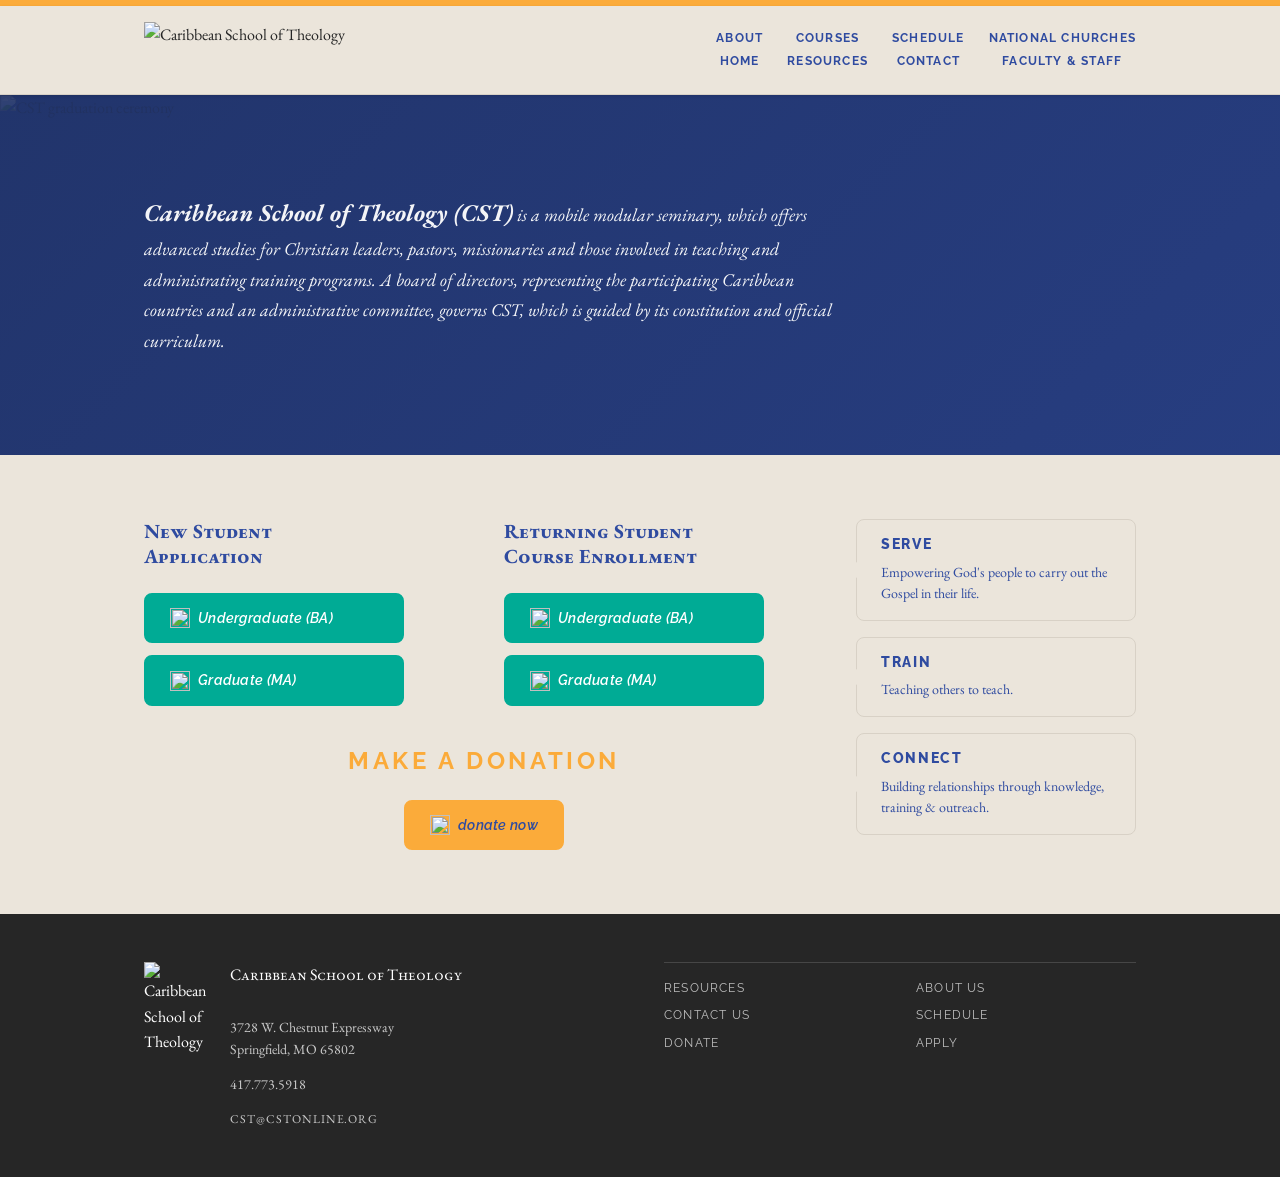
==== index.html @ ae8d0735 "CST initial site styling" ====
<!DOCTYPE html>
<html lang="en">
<head>
  <meta charset="UTF-8" />
  <meta name="viewport" content="width=device-width, initial-scale=1.0" />
  <title>Caribbean School of Theology</title>
  <link rel="stylesheet" href="css/main.css" />
</head>
<body>

  <!-- Gold accent bar -->
  <div class="top-bar"></div>

  <!-- ── Header ───────────────────────────────────── -->
  <header class="site-header">
    <div class="container">
      <div class="site-header__inner">

        <!-- Logo: primary horizontal (icon + wordmark) -->
        <a href="index.html" class="site-logo">
          <img src="images/logo/cst-logo-horizontal.png" alt="Caribbean School of Theology" class="site-logo__img" />
        </a>

        <!-- Mobile toggle -->
        <button class="nav-toggle" aria-label="Toggle navigation" aria-expanded="false">
          <span></span><span></span><span></span>
        </button>

        <!-- Primary navigation -->
        <nav class="primary-nav" id="primary-nav" aria-label="Primary">
          <div class="nav-group">
            <a href="pages/about.html">About</a>
            <a href="index.html">Home</a>
          </div>
          <div class="nav-group">
            <a href="pages/courses.html">Courses</a>
            <a href="pages/resources.html">Resources</a>
          </div>
          <div class="nav-group">
            <a href="pages/schedule.html">Schedule</a>
            <a href="pages/contact.html">Contact</a>
          </div>
          <div class="nav-group">
            <a href="pages/national-churches.html">National Churches</a>
            <a href="pages/faculty-staff.html">Faculty &amp; Staff</a>
          </div>
        </nav>

      </div>
    </div>
  </header>

  <!-- ── Hero ─────────────────────────────────────── -->
  <section class="hero">
    <img src="images/hero/hero-graduation.jpg" alt="CST graduation ceremony" class="hero__bg" aria-hidden="true" />
    <div class="hero__overlay"></div>
    <div class="container">
      <div class="hero__content">
        <p class="hero__body">
          <strong class="hero__title">Caribbean School of Theology (CST)</strong>
          is a mobile modular seminary, which offers advanced studies for Christian leaders,
          pastors, missionaries and those involved in teaching and administrating training
          programs. A board of directors, representing the participating Caribbean countries
          and an administrative committee, governs CST, which is guided by its constitution
          and official curriculum.
        </p>
      </div>
    </div>
  </section>

  <!-- ── Apply + Mission ──────────────────────────── -->
  <section class="section apply-section">
    <div class="container">
      <div class="home-content-grid">

        <!-- Left: application + donate -->
        <div class="home-content-left">

          <!-- Application buttons -->
          <div class="apply-columns">
            <div class="apply-group">
              <h2 class="apply-group__title">New Student<br>Application</h2>
              <div class="apply-group__buttons">
                <a href="#" class="btn btn--teal">
                  <img src="images/icons/email.png" alt="" class="btn__icon" aria-hidden="true" />
                  Undergraduate (BA)
                </a>
                <a href="#" class="btn btn--teal">
                  <img src="images/icons/email.png" alt="" class="btn__icon" aria-hidden="true" />
                  Graduate (MA)
                </a>
              </div>
            </div>

            <div class="apply-group">
              <h2 class="apply-group__title">Returning Student<br>Course Enrollment</h2>
              <div class="apply-group__buttons">
                <a href="#" class="btn btn--teal">
                  <img src="images/icons/email.png" alt="" class="btn__icon" aria-hidden="true" />
                  Undergraduate (BA)
                </a>
                <a href="#" class="btn btn--teal">
                  <img src="images/icons/email.png" alt="" class="btn__icon" aria-hidden="true" />
                  Graduate (MA)
                </a>
              </div>
            </div>
          </div>

          <!-- Donate -->
          <div class="text-center">
            <h3 class="donate-section__heading">Make a Donation</h3>
            <a href="pages/donate.html" class="btn btn--gold">
              <img src="images/icons/donate-hands.png" alt="" class="btn__icon" aria-hidden="true" />
              donate now
            </a>
          </div>

        </div>

        <!-- Right: mission cards -->
        <aside class="mission-cards" aria-label="Mission pillars">
          <div class="mission-card">
            <h3 class="mission-card__title">Serve</h3>
            <p class="mission-card__body">Empowering God's people to carry out the Gospel in their life.</p>
          </div>
          <div class="mission-card">
            <h3 class="mission-card__title">Train</h3>
            <p class="mission-card__body">Teaching others to teach.</p>
          </div>
          <div class="mission-card">
            <h3 class="mission-card__title">Connect</h3>
            <p class="mission-card__body">Building relationships through knowledge, training &amp; outreach.</p>
          </div>
        </aside>

      </div>
    </div>
  </section>

  <!-- ── Footer ───────────────────────────────────── -->
  <footer class="site-footer">
    <div class="container">
      <div class="site-footer__grid">

        <!-- Brand / contact -->
        <div class="footer-brand">
          <!-- Footer: use stacked/vertical logo (icon + text below) -->
          <img src="images/logo/cst-logo-stacked.png" alt="Caribbean School of Theology" class="footer-brand__logo" />
          <div class="footer-brand__info">
            <p class="footer-brand__name">Caribbean School of Theology</p>
            <address class="footer-brand__address">
              3728 W. Chestnut Expressway<br>
              Springfield, MO 65802
            </address>
            <p class="footer-brand__phone">417.773.5918</p>
            <p class="footer-brand__email">
              <a href="mailto:cst@cstonline.org">cst@cstonline.org</a>
            </p>
          </div>
        </div>

        <!-- Footer nav links -->
        <nav class="footer-nav" aria-label="Footer">
          <a href="pages/resources.html">Resources</a>
          <a href="pages/about.html">About Us</a>
          <a href="pages/contact.html">Contact Us</a>
          <a href="pages/schedule.html">Schedule</a>
          <a href="pages/donate.html">Donate</a>
          <a href="pages/apply.html">Apply</a>
        </nav>

      </div>
    </div>
  </footer>

  <script src="js/main.js"></script>
</body>
</html>
---- css/main.css ----
@import url('https://fonts.googleapis.com/css2?family=EB+Garamond:ital,wght@0,400;0,500;0,700;1,400;1,500&family=Raleway:wght@400;600;700;800&display=swap');

@import 'variables.css';
@import 'reset.css';
@import 'layout.css';
@import 'components.css';
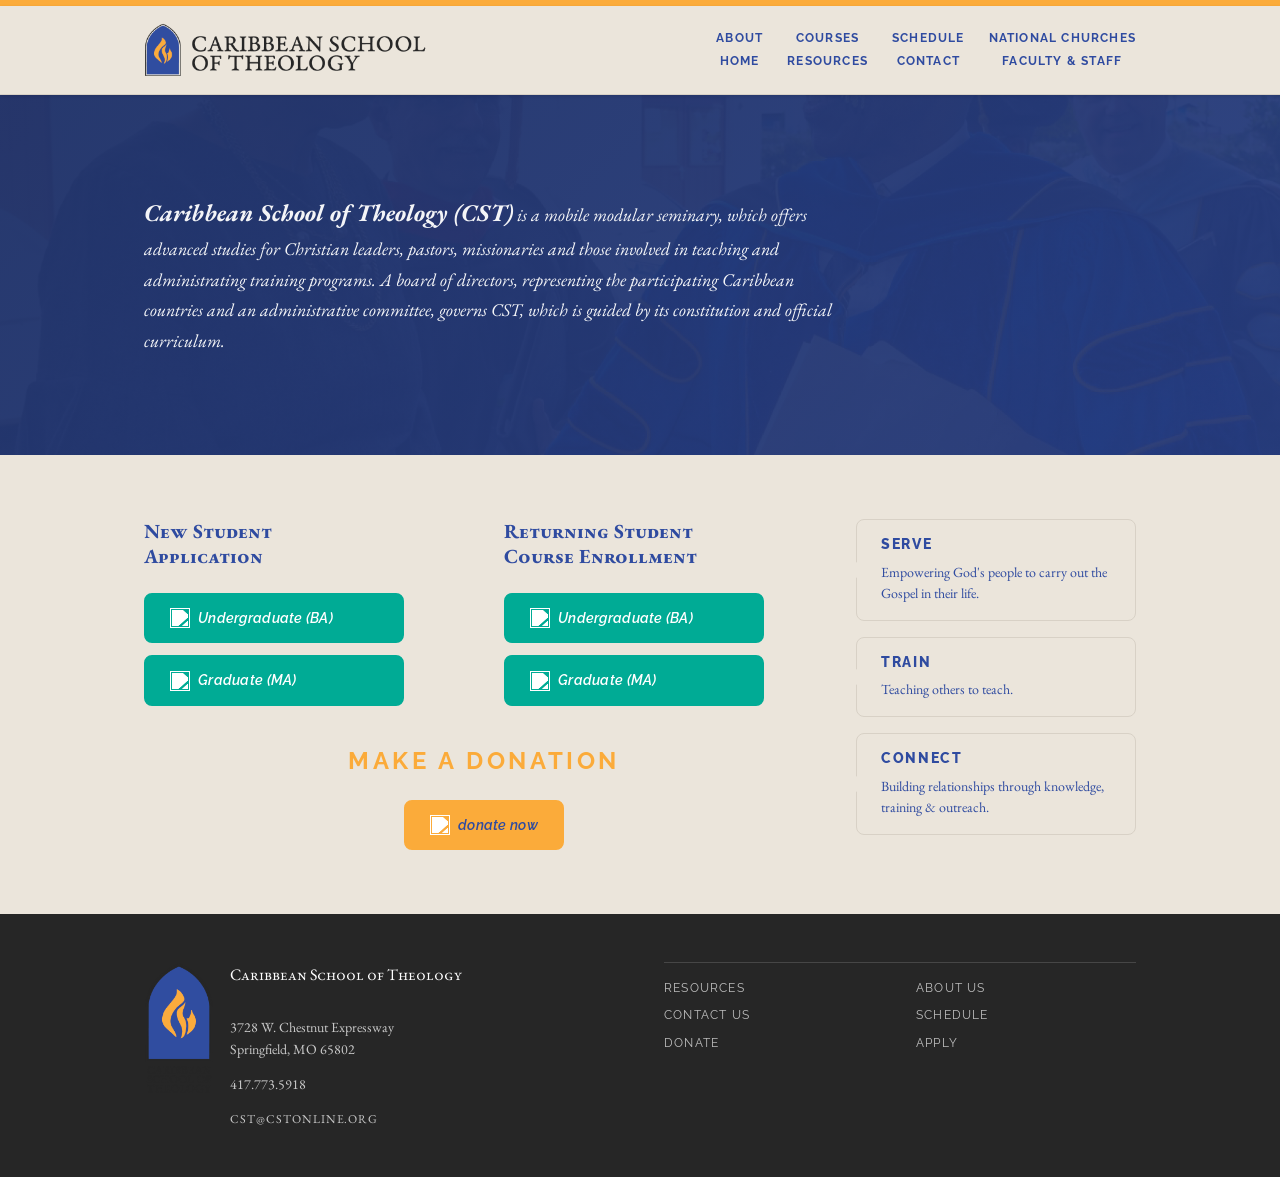
==== commit 9dd2ce21: "fixing custom icons" ====
--- a/index.html
+++ b/index.html
@@ -18,7 +18,21 @@
 
         <!-- Logo: primary horizontal (icon + wordmark) -->
         <a href="index.html" class="site-logo">
-          <img src="images/logo/cst-logo-horizontal.png" alt="Caribbean School of Theology" class="site-logo__img" />
+          <img src="images/logo/cst-logo-horizontal.png"
+               alt="Caribbean School of Theology"
+               class="site-logo__img"
+               onerror="this.style.display='none'; this.nextElementSibling.style.display='flex';" />
+          <!-- Text fallback shown until PNG is saved -->
+          <span class="site-logo__fallback" style="display:none; align-items:center; gap:12px;">
+            <svg width="48" height="60" viewBox="0 0 48 60" xmlns="http://www.w3.org/2000/svg">
+              <path d="M4 20 Q4 4 24 4 Q44 4 44 20 L44 56 L4 56 Z" fill="#2f4ba0"/>
+              <path d="M20 44 Q16 36 18 28 Q20 22 24 20 Q28 22 30 28 Q32 36 28 44 Q26 48 24 46 Q22 48 20 44Z" fill="#fbab3a"/>
+              <path d="M17 40 Q14 34 16 27 Q17 23 20 21" fill="#fbab3a" stroke="#fbab3a" stroke-width="1"/>
+            </svg>
+            <span style="font-family:serif; font-size:14px; font-weight:700; color:#2f4ba0; text-transform:uppercase; letter-spacing:0.05em; line-height:1.2;">
+              Caribbean School<br>of Theology
+            </span>
+          </span>
         </a>
 
         <!-- Mobile toggle -->
@@ -52,7 +66,7 @@
 
   <!-- ── Hero ─────────────────────────────────────── -->
   <section class="hero">
-    <img src="images/hero/hero-graduation.jpg" alt="CST graduation ceremony" class="hero__bg" aria-hidden="true" />
+    <img src="images/hero/heroimage.png" alt="CST graduation ceremony" class="hero__bg" aria-hidden="true" />
     <div class="hero__overlay"></div>
     <div class="container">
       <div class="hero__content">
@@ -82,11 +96,11 @@
               <h2 class="apply-group__title">New Student<br>Application</h2>
               <div class="apply-group__buttons">
                 <a href="#" class="btn btn--teal">
-                  <img src="images/icons/email.png" alt="" class="btn__icon" aria-hidden="true" />
+                  <img src="images/icons/apply-click.png" alt="" class="btn__icon" aria-hidden="true" />
                   Undergraduate (BA)
                 </a>
                 <a href="#" class="btn btn--teal">
-                  <img src="images/icons/email.png" alt="" class="btn__icon" aria-hidden="true" />
+                  <img src="images/icons/apply-click.png" alt="" class="btn__icon" aria-hidden="true" />
                   Graduate (MA)
                 </a>
               </div>
@@ -96,11 +110,11 @@
               <h2 class="apply-group__title">Returning Student<br>Course Enrollment</h2>
               <div class="apply-group__buttons">
                 <a href="#" class="btn btn--teal">
-                  <img src="images/icons/email.png" alt="" class="btn__icon" aria-hidden="true" />
+                  <img src="images/icons/apply-click.png" alt="" class="btn__icon" aria-hidden="true" />
                   Undergraduate (BA)
                 </a>
                 <a href="#" class="btn btn--teal">
-                  <img src="images/icons/email.png" alt="" class="btn__icon" aria-hidden="true" />
+                  <img src="images/icons/apply-click.png" alt="" class="btn__icon" aria-hidden="true" />
                   Graduate (MA)
                 </a>
               </div>
@@ -145,8 +159,10 @@
 
         <!-- Brand / contact -->
         <div class="footer-brand">
-          <!-- Footer: use stacked/vertical logo (icon + text below) -->
-          <img src="images/logo/cst-logo-stacked.png" alt="Caribbean School of Theology" class="footer-brand__logo" />
+          <img src="images/logo/cst-logo-stacked.png"
+               alt="Caribbean School of Theology"
+               class="footer-brand__logo"
+               onerror="this.onerror=null; this.src='images/logo/cst-icon.png';" />
           <div class="footer-brand__info">
             <p class="footer-brand__name">Caribbean School of Theology</p>
             <address class="footer-brand__address">
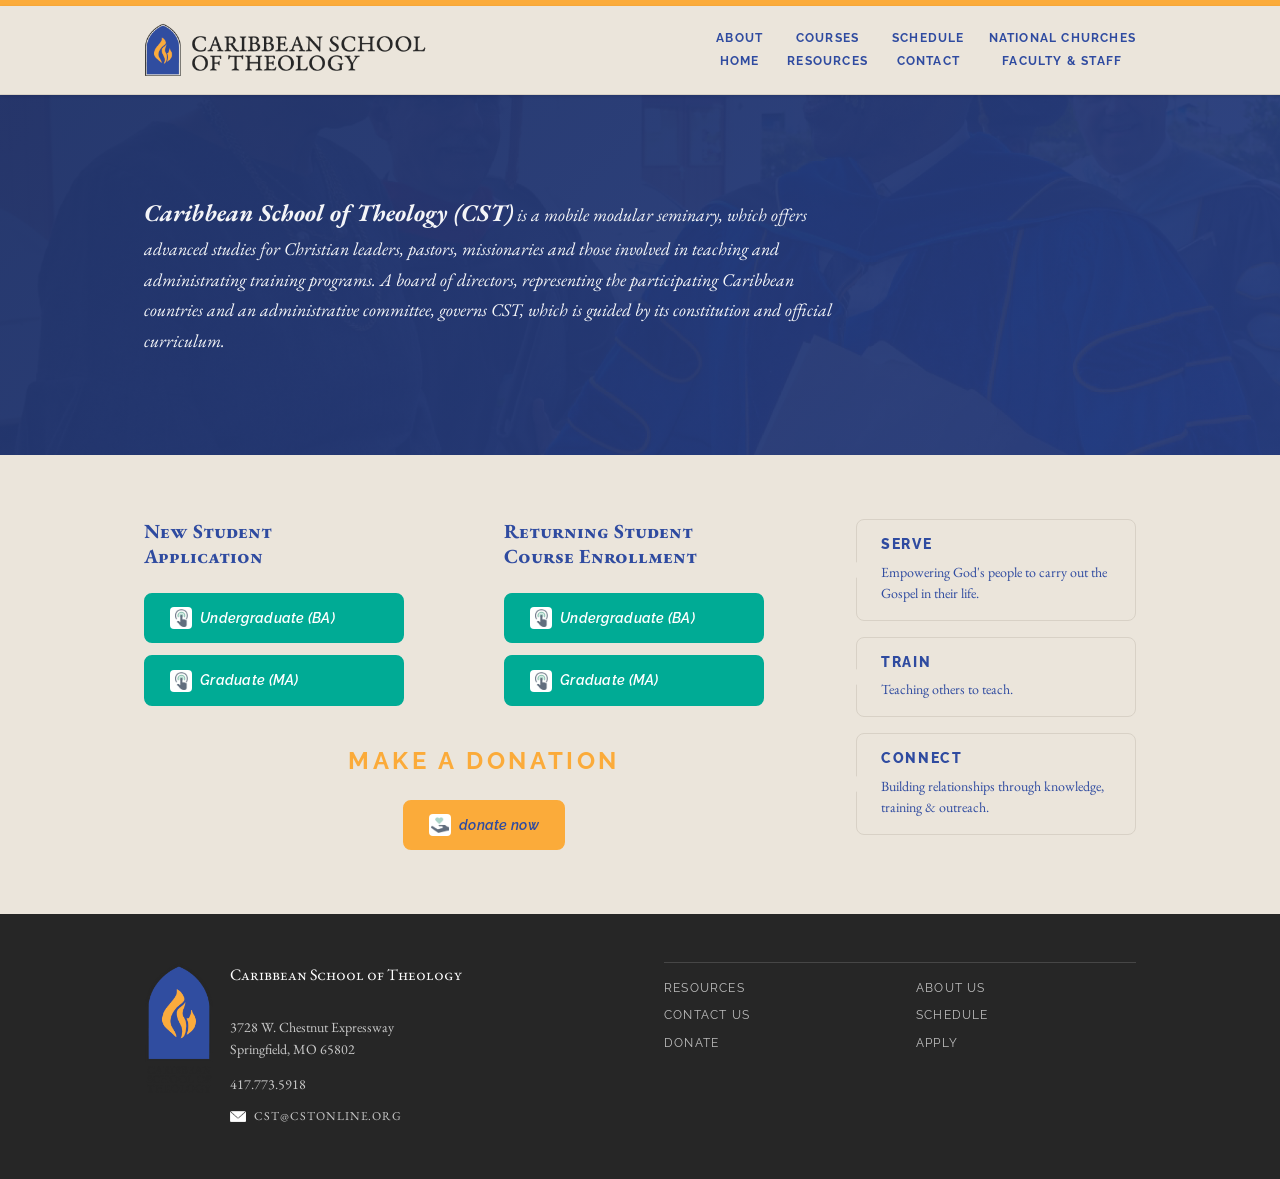
==== commit cb80c581: "adding new pngs" ====
--- a/index.html
+++ b/index.html
@@ -96,11 +96,11 @@
               <h2 class="apply-group__title">New Student<br>Application</h2>
               <div class="apply-group__buttons">
                 <a href="#" class="btn btn--teal">
-                  <img src="images/icons/apply-click.png" alt="" class="btn__icon" aria-hidden="true" />
+                  <img src="images/icons/apply-click.jpg" alt="" class="btn__icon" aria-hidden="true" />
                   Undergraduate (BA)
                 </a>
                 <a href="#" class="btn btn--teal">
-                  <img src="images/icons/apply-click.png" alt="" class="btn__icon" aria-hidden="true" />
+                  <img src="images/icons/apply-click.jpg" alt="" class="btn__icon" aria-hidden="true" />
                   Graduate (MA)
                 </a>
               </div>
@@ -110,11 +110,11 @@
               <h2 class="apply-group__title">Returning Student<br>Course Enrollment</h2>
               <div class="apply-group__buttons">
                 <a href="#" class="btn btn--teal">
-                  <img src="images/icons/apply-click.png" alt="" class="btn__icon" aria-hidden="true" />
+                  <img src="images/icons/apply-click.jpg" alt="" class="btn__icon" aria-hidden="true" />
                   Undergraduate (BA)
                 </a>
                 <a href="#" class="btn btn--teal">
-                  <img src="images/icons/apply-click.png" alt="" class="btn__icon" aria-hidden="true" />
+                  <img src="images/icons/apply-click.jpg" alt="" class="btn__icon" aria-hidden="true" />
                   Graduate (MA)
                 </a>
               </div>
@@ -125,7 +125,7 @@
           <div class="text-center">
             <h3 class="donate-section__heading">Make a Donation</h3>
             <a href="pages/donate.html" class="btn btn--gold">
-              <img src="images/icons/donate-hands.png" alt="" class="btn__icon" aria-hidden="true" />
+              <img src="images/icons/donate-hands.jpg" alt="" class="btn__icon" aria-hidden="true" />
               donate now
             </a>
           </div>
@@ -171,7 +171,10 @@
             </address>
             <p class="footer-brand__phone">417.773.5918</p>
             <p class="footer-brand__email">
-              <a href="mailto:cst@cstonline.org">cst@cstonline.org</a>
+              <a href="mailto:cst@cstonline.org" class="footer-email-link">
+                <img src="images/icons/email.png" alt="" class="footer-email-icon" aria-hidden="true" />
+                cst@cstonline.org
+              </a>
             </p>
           </div>
         </div>
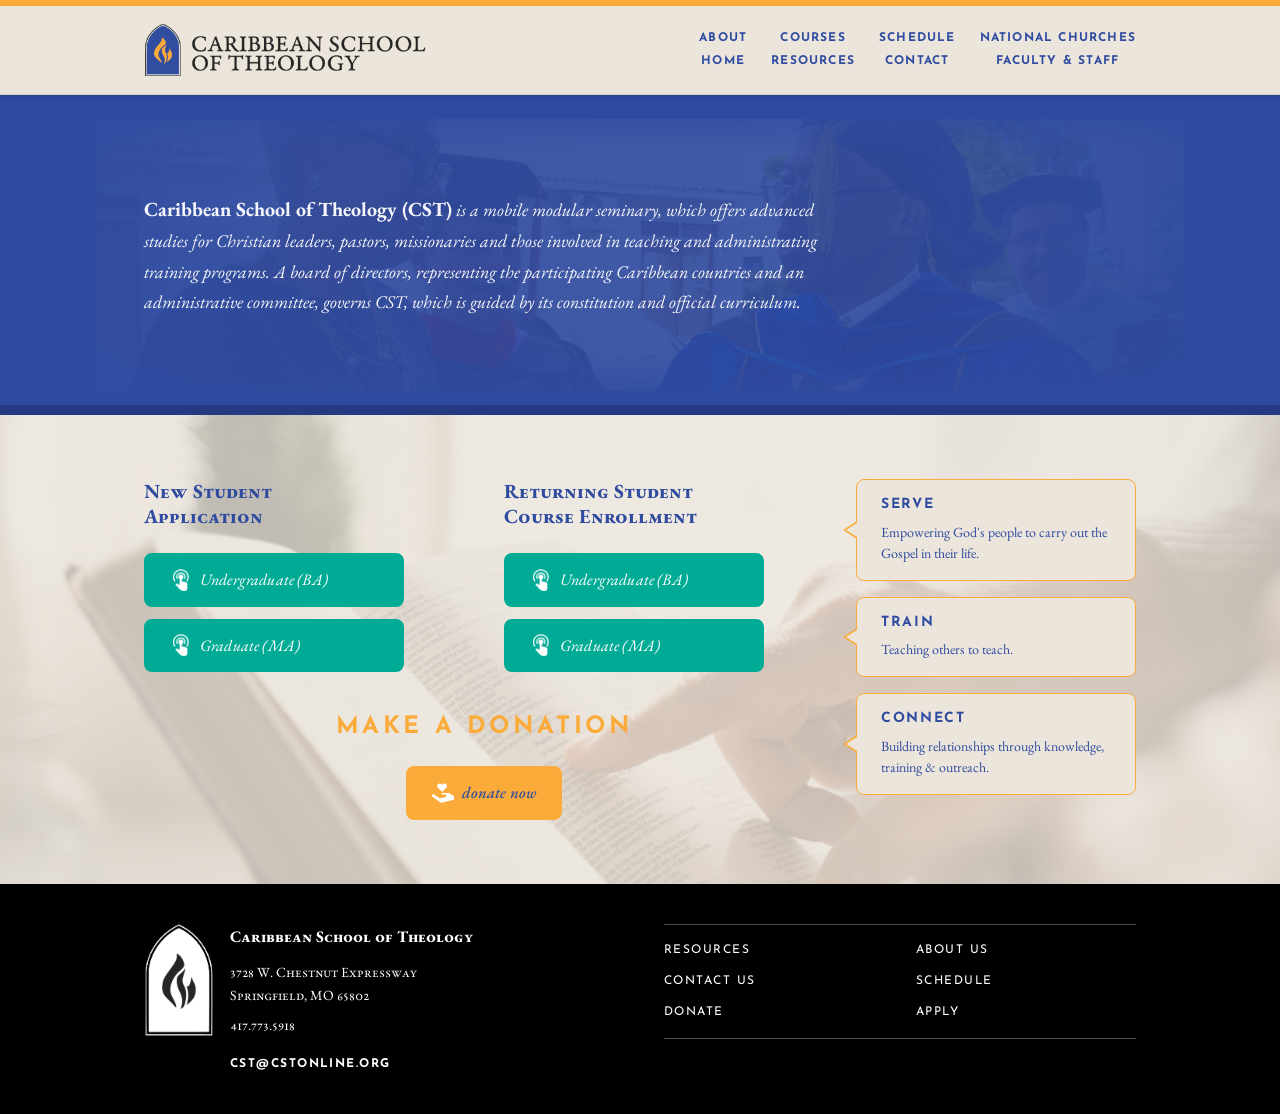
==== commit cfee07fb: "final homepage tweaks" ====
--- a/index.html
+++ b/index.html
@@ -83,7 +83,7 @@
   </section>
 
   <!-- ── Apply + Mission ──────────────────────────── -->
-  <section class="section apply-section">
+  <section class="section apply-section" style="background-image: url('images/backgrounds/background1.jpg');">
     <div class="container">
       <div class="home-content-grid">
 
@@ -96,11 +96,11 @@
               <h2 class="apply-group__title">New Student<br>Application</h2>
               <div class="apply-group__buttons">
                 <a href="#" class="btn btn--teal">
-                  <img src="images/icons/apply-click.jpg" alt="" class="btn__icon" aria-hidden="true" />
+                  <img src="images/icons/apply-click.png" alt="" class="btn__icon" aria-hidden="true" />
                   Undergraduate (BA)
                 </a>
                 <a href="#" class="btn btn--teal">
-                  <img src="images/icons/apply-click.jpg" alt="" class="btn__icon" aria-hidden="true" />
+                  <img src="images/icons/apply-click.png" alt="" class="btn__icon" aria-hidden="true" />
                   Graduate (MA)
                 </a>
               </div>
@@ -110,11 +110,11 @@
               <h2 class="apply-group__title">Returning Student<br>Course Enrollment</h2>
               <div class="apply-group__buttons">
                 <a href="#" class="btn btn--teal">
-                  <img src="images/icons/apply-click.jpg" alt="" class="btn__icon" aria-hidden="true" />
+                  <img src="images/icons/apply-click.png" alt="" class="btn__icon" aria-hidden="true" />
                   Undergraduate (BA)
                 </a>
                 <a href="#" class="btn btn--teal">
-                  <img src="images/icons/apply-click.jpg" alt="" class="btn__icon" aria-hidden="true" />
+                  <img src="images/icons/apply-click.png" alt="" class="btn__icon" aria-hidden="true" />
                   Graduate (MA)
                 </a>
               </div>
@@ -125,7 +125,7 @@
           <div class="text-center">
             <h3 class="donate-section__heading">Make a Donation</h3>
             <a href="pages/donate.html" class="btn btn--gold">
-              <img src="images/icons/donate-hands.jpg" alt="" class="btn__icon" aria-hidden="true" />
+              <img src="images/icons/donate-hands.png" alt="" class="btn__icon" aria-hidden="true" />
               donate now
             </a>
           </div>
@@ -159,10 +159,9 @@
 
         <!-- Brand / contact -->
         <div class="footer-brand">
-          <img src="images/logo/cst-logo-stacked.png"
+          <img src="images/logo/logo-white.png"
                alt="Caribbean School of Theology"
-               class="footer-brand__logo"
-               onerror="this.onerror=null; this.src='images/logo/cst-icon.png';" />
+               class="footer-brand__logo" />
           <div class="footer-brand__info">
             <p class="footer-brand__name">Caribbean School of Theology</p>
             <address class="footer-brand__address">
@@ -172,7 +171,6 @@
             <p class="footer-brand__phone">417.773.5918</p>
             <p class="footer-brand__email">
               <a href="mailto:cst@cstonline.org" class="footer-email-link">
-                <img src="images/icons/email.png" alt="" class="footer-email-icon" aria-hidden="true" />
                 cst@cstonline.org
               </a>
             </p>
--- a/css/main.css
+++ b/css/main.css
@@ -1,4 +1,5 @@
-@import url('https://fonts.googleapis.com/css2?family=EB+Garamond:ital,wght@0,400;0,500;0,700;1,400;1,500&family=Raleway:wght@400;600;700;800&display=swap');
+@import url('https://fonts.googleapis.com/css2?family=EB+Garamond:ital,wght@0,400;0,500;0,700;1,400;1,500&family=Josefin+Sans:wght@300;400;600;700&display=swap');
+@import 'fonts.css';
 
 @import 'variables.css';
 @import 'reset.css';
